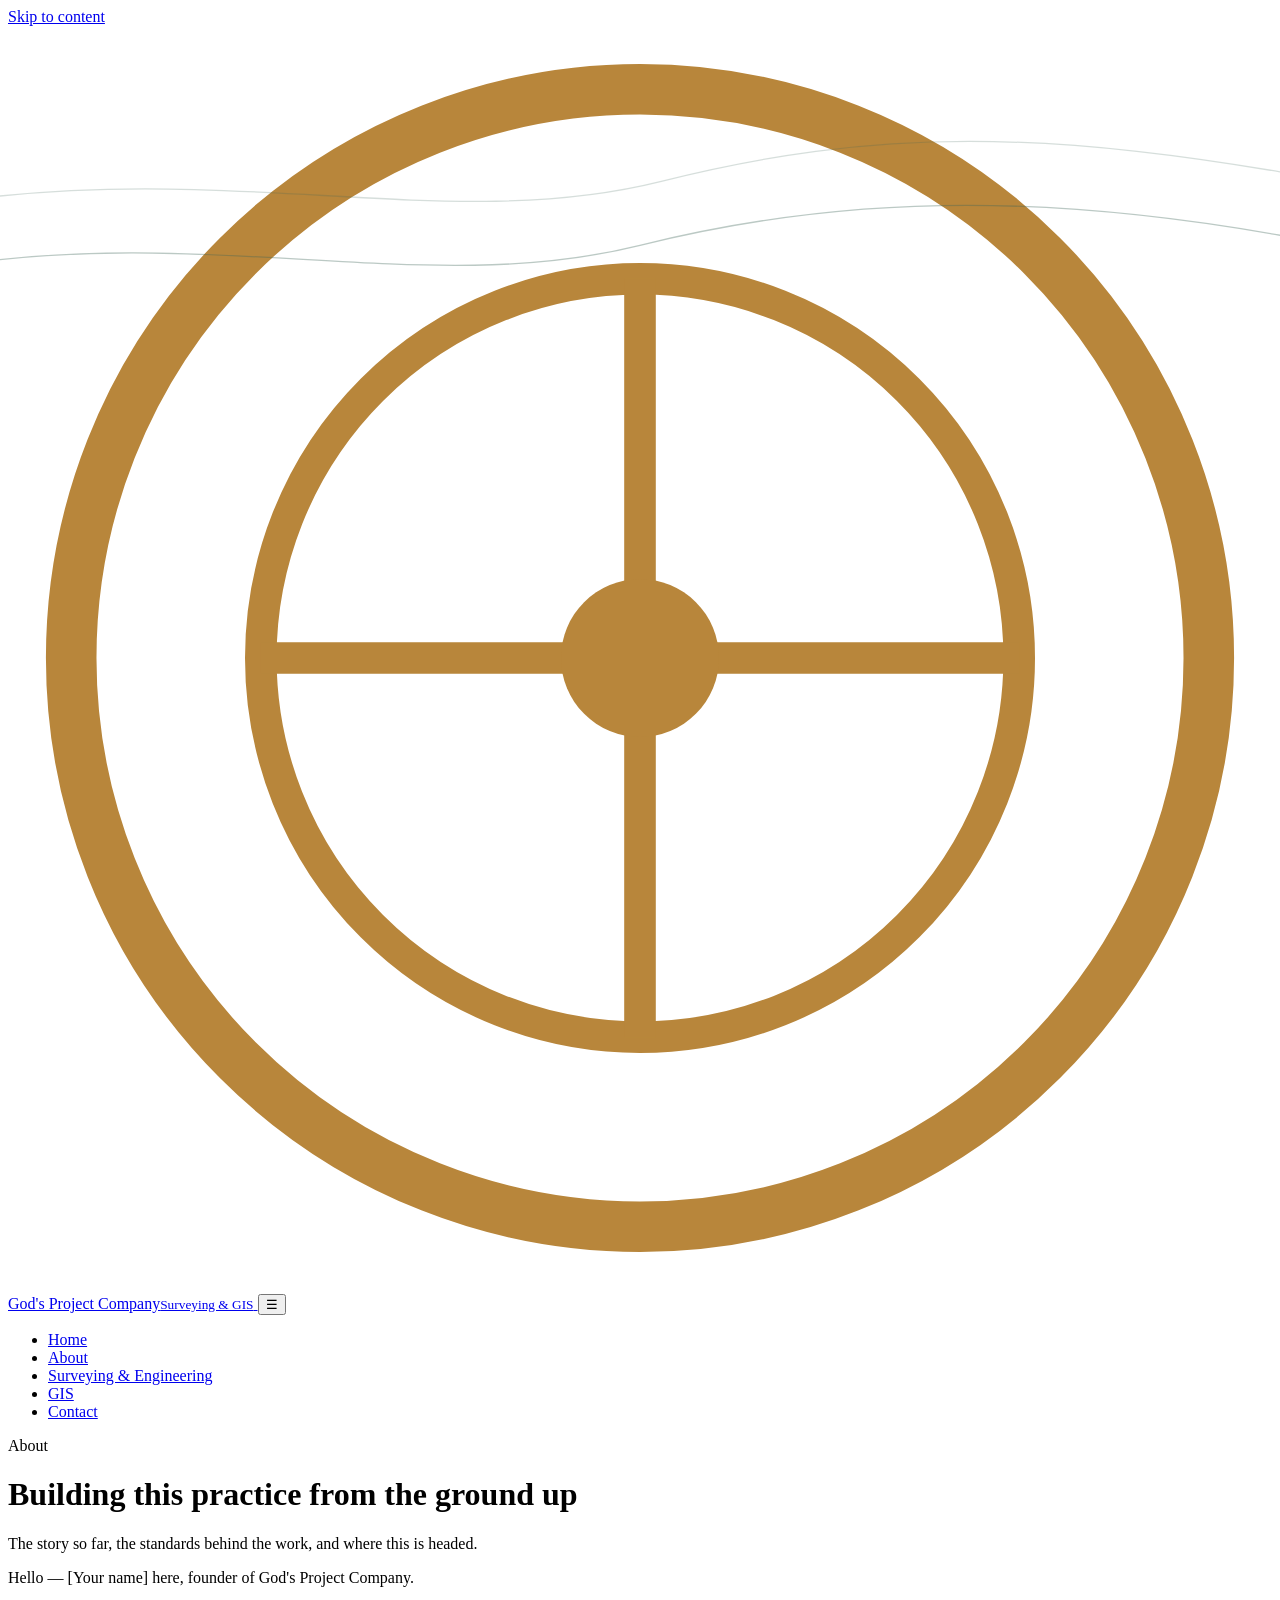
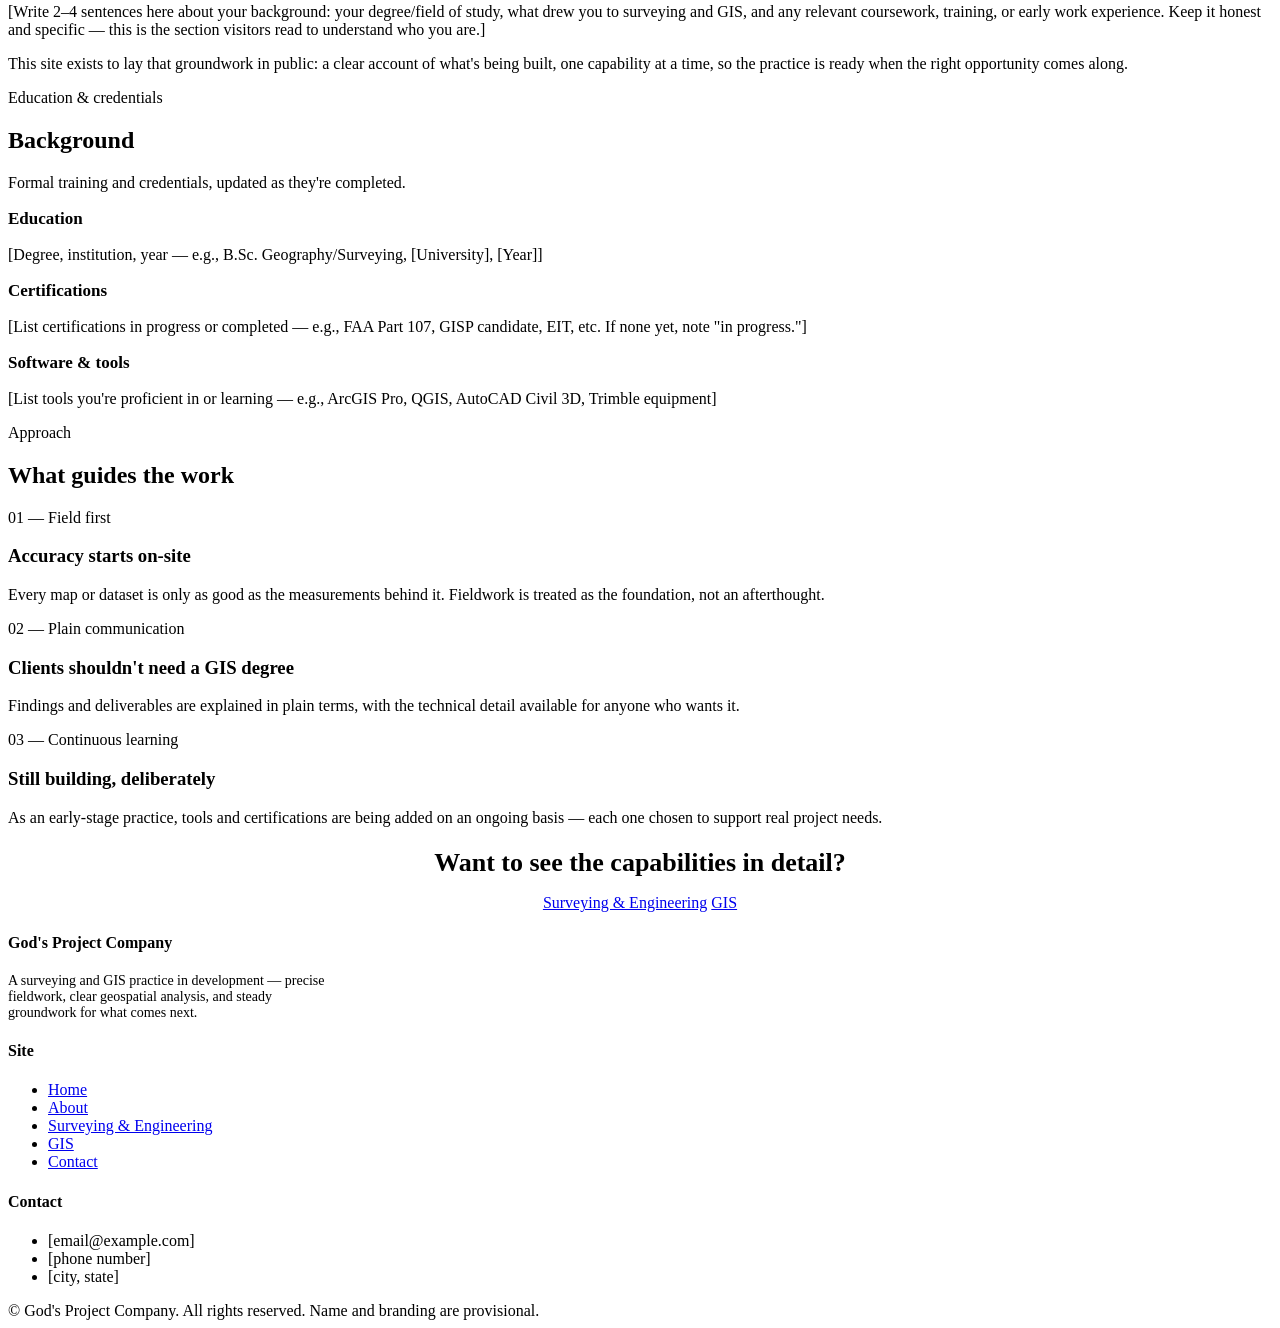
==== about.html @ 0da90522 "Rename gpc-site/about.html to about.html" ====
<!DOCTYPE html>
<html lang="en">
<head>
<meta charset="UTF-8">
<meta name="viewport" content="width=device-width, initial-scale=1.0">
<title>About — God's Project Company</title>
<meta name="description" content="About God's Project Company — an emerging surveying and GIS practice, its founder, and the standards it's being built on.">
<link rel="stylesheet" href="css/style.css">
</head>
<body>

<a href="#main" class="skip-link">Skip to content</a>

<header class="site-header">
  <nav class="nav" aria-label="Primary">
    <a href="index.html" class="brand">
      <svg class="brand-mark" viewBox="0 0 40 40" fill="none" xmlns="http://www.w3.org/2000/svg" aria-hidden="true">
        <circle cx="20" cy="20" r="18" stroke="#B8863B" stroke-width="1.6"/>
        <circle cx="20" cy="20" r="12" stroke="#B8863B" stroke-width="1"/>
        <path d="M20 8V32M8 20H32" stroke="#B8863B" stroke-width="1"/>
        <circle cx="20" cy="20" r="2.5" fill="#B8863B"/>
      </svg>
      <span class="brand-name">God's Project Company<small>Surveying &amp; GIS</small></span>
    </a>
    <button class="nav-toggle" aria-label="Toggle menu" aria-expanded="false">☰</button>
    <ul class="nav-links">
      <li><a href="index.html">Home</a></li>
      <li><a href="about.html" class="current">About</a></li>
      <li><a href="surveying.html">Surveying &amp; Engineering</a></li>
      <li><a href="gis.html">GIS</a></li>
      <li><a href="contact.html">Contact</a></li>
    </ul>
  </nav>
</header>

<main id="main">

  <header class="page-header">
    <svg class="page-header-contours" style="position:absolute; inset:0; opacity:0.35;" viewBox="0 0 1200 300" preserveAspectRatio="xMidYMid slice" aria-hidden="true">
      <path d="M-50 250 C 200 210, 400 280, 600 230 S 1000 180, 1250 230" stroke="#3F6659" stroke-width="1.2" fill="none"/>
      <path d="M-50 190 C 220 150, 420 220, 620 170 S 980 120, 1250 170" stroke="#3F6659" stroke-width="1.2" fill="none" opacity="0.6"/>
    </svg>
    <div class="wrap" style="position:relative; z-index:2;">
      <span class="eyebrow">About</span>
      <h1>Building this practice from the ground up</h1>
      <p class="lede">The story so far, the standards behind the work, and where this is headed.</p>
    </div>
  </header>

  <section>
    <div class="wrap">
      <div class="statement">
        <div>
          <p class="statement-lead">Hello — <span class="edit-me">[Your name]</span> here, founder of God's Project Company.</p>
        </div>
        <div class="statement-body">
          <p><span class="edit-me">[Write 2–4 sentences here about your background: your degree/field of study, what drew you to surveying and GIS, and any relevant coursework, training, or early work experience. Keep it honest and specific — this is the section visitors read to understand who you are.]</span></p>
          <p>This site exists to lay that groundwork in public: a clear account of what's being built, one capability at a time, so the practice is ready when the right opportunity comes along.</p>
        </div>
      </div>
    </div>
  </section>

  <section class="on-dim section-tight">
    <div class="wrap">
      <div class="section-head">
        <span class="eyebrow">Education &amp; credentials</span>
        <h2>Background</h2>
        <p>Formal training and credentials, updated as they're completed.</p>
      </div>
      <div class="grid-3">
        <div class="card">
          <span class="card-corner"></span>
          <h3 style="font-size:17px;">Education</h3>
          <p class="edit-me">[Degree, institution, year — e.g., B.Sc. Geography/Surveying, [University], [Year]]</p>
        </div>
        <div class="card">
          <span class="card-corner"></span>
          <h3 style="font-size:17px;">Certifications</h3>
          <p class="edit-me">[List certifications in progress or completed — e.g., FAA Part 107, GISP candidate, EIT, etc. If none yet, note "in progress."]</p>
        </div>
        <div class="card">
          <span class="card-corner"></span>
          <h3 style="font-size:17px;">Software &amp; tools</h3>
          <p class="edit-me">[List tools you're proficient in or learning — e.g., ArcGIS Pro, QGIS, AutoCAD Civil 3D, Trimble equipment]</p>
        </div>
      </div>
    </div>
  </section>

  <section>
    <div class="wrap">
      <div class="section-head">
        <span class="eyebrow">Approach</span>
        <h2>What guides the work</h2>
      </div>
      <div class="service-row">
        <div class="tag">01 — Field first</div>
        <div>
          <h3>Accuracy starts on-site</h3>
          <p>Every map or dataset is only as good as the measurements behind it. Fieldwork is treated as the foundation, not an afterthought.</p>
        </div>
      </div>
      <div class="service-row">
        <div class="tag">02 — Plain communication</div>
        <div>
          <h3>Clients shouldn't need a GIS degree</h3>
          <p>Findings and deliverables are explained in plain terms, with the technical detail available for anyone who wants it.</p>
        </div>
      </div>
      <div class="service-row">
        <div class="tag">03 — Continuous learning</div>
        <div>
          <h3>Still building, deliberately</h3>
          <p>As an early-stage practice, tools and certifications are being added on an ongoing basis — each one chosen to support real project needs.</p>
        </div>
      </div>
    </div>
  </section>

  <section class="on-ink section-tight">
    <div class="wrap" style="text-align:center;">
      <h2 style="font-size:26px; margin-bottom:16px;">Want to see the capabilities in detail?</h2>
      <div class="hero-actions" style="justify-content:center;">
        <a href="surveying.html" class="btn btn-brass">Surveying &amp; Engineering</a>
        <a href="gis.html" class="btn btn-outline">GIS</a>
      </div>
    </div>
  </section>

</main>

<footer class="site-footer">
  <div class="wrap">
    <div class="footer-top">
      <div>
        <h4>God's Project Company</h4>
        <p style="max-width:320px; font-size:14px; color: var(--text-on-ink-muted);">A surveying and GIS practice in development — precise fieldwork, clear geospatial analysis, and steady groundwork for what comes next.</p>
      </div>
      <div>
        <h4>Site</h4>
        <ul class="footer-links">
          <li><a href="index.html">Home</a></li>
          <li><a href="about.html">About</a></li>
          <li><a href="surveying.html">Surveying &amp; Engineering</a></li>
          <li><a href="gis.html">GIS</a></li>
          <li><a href="contact.html">Contact</a></li>
        </ul>
      </div>
      <div>
        <h4>Contact</h4>
        <ul class="footer-links">
          <li class="edit-me">[email@example.com]</li>
          <li class="edit-me">[phone number]</li>
          <li class="edit-me">[city, state]</li>
        </ul>
      </div>
    </div>
    <div class="footer-bottom">
      <span>© <span id="year"></span> God's Project Company. All rights reserved.</span>
      <span>Name and branding are provisional.</span>
    </div>
  </div>
</footer>

<script src="js/main.js"></script>
</body>
</html>
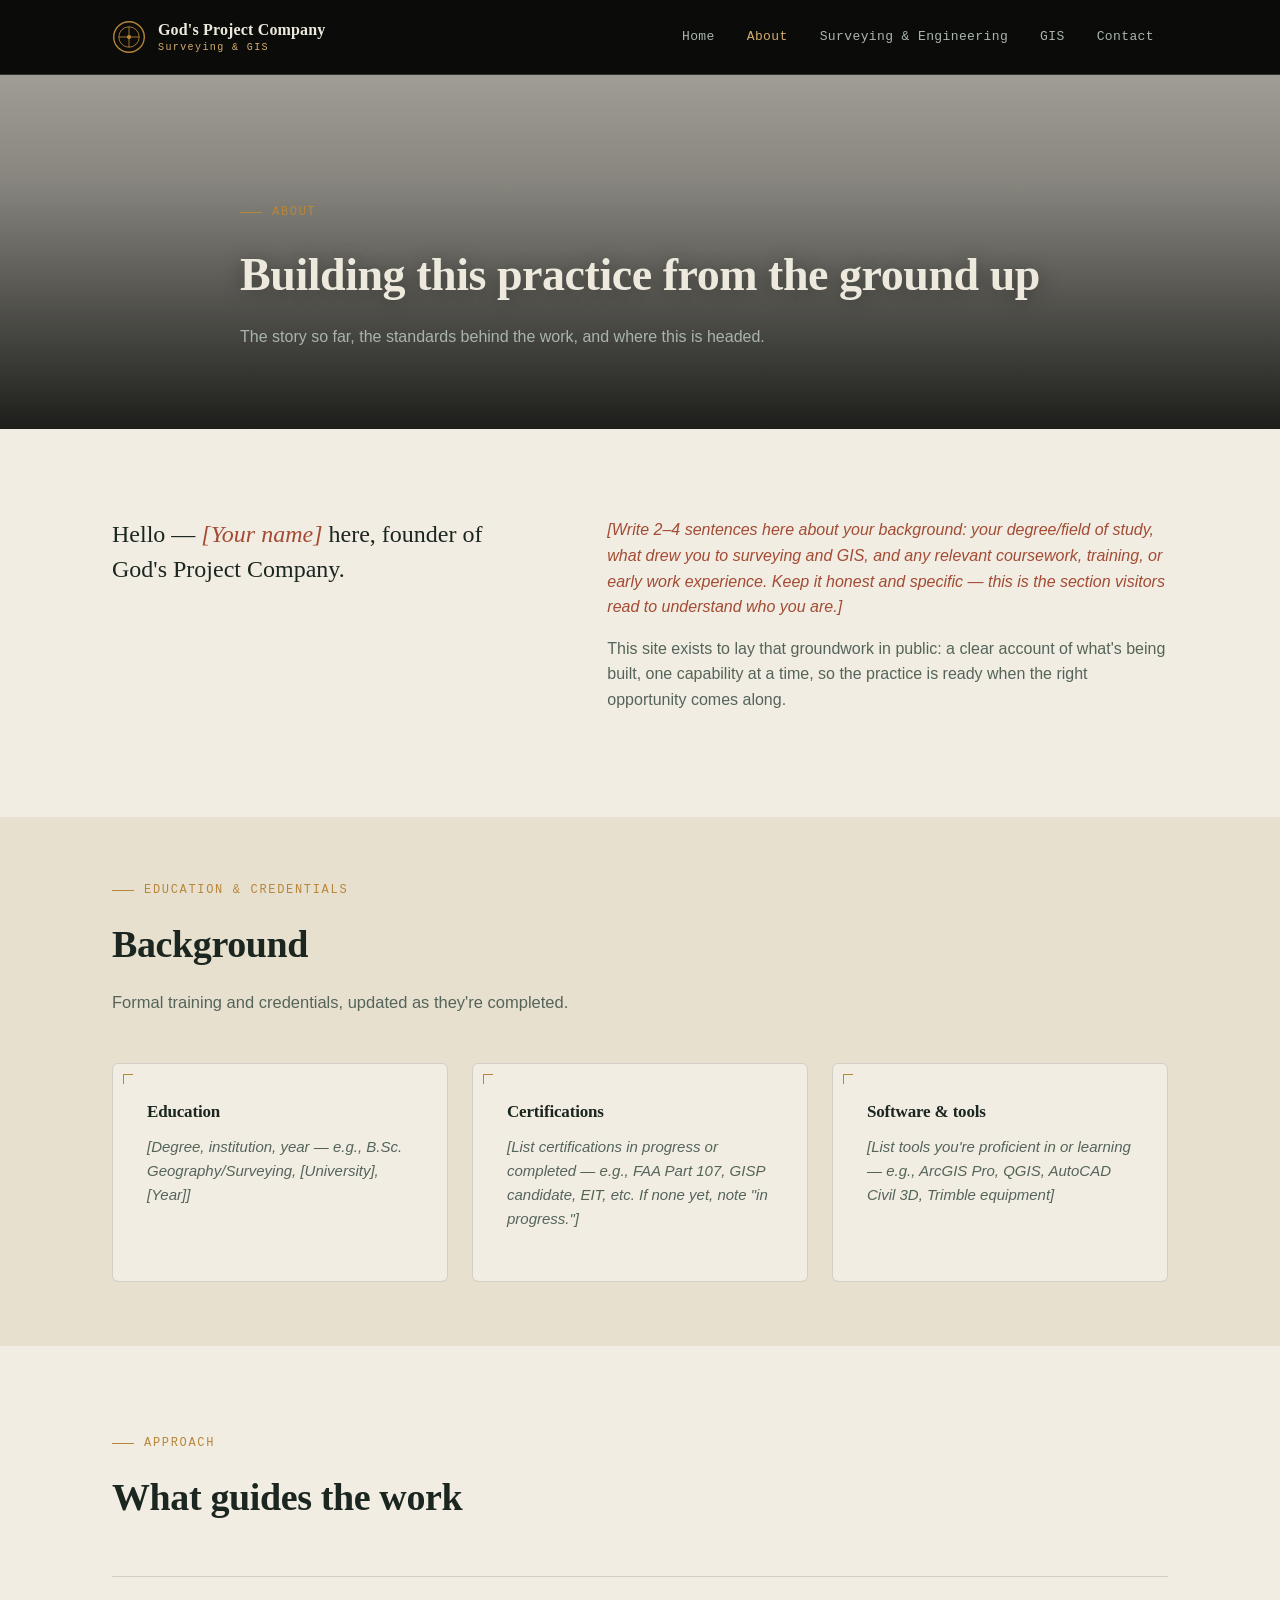
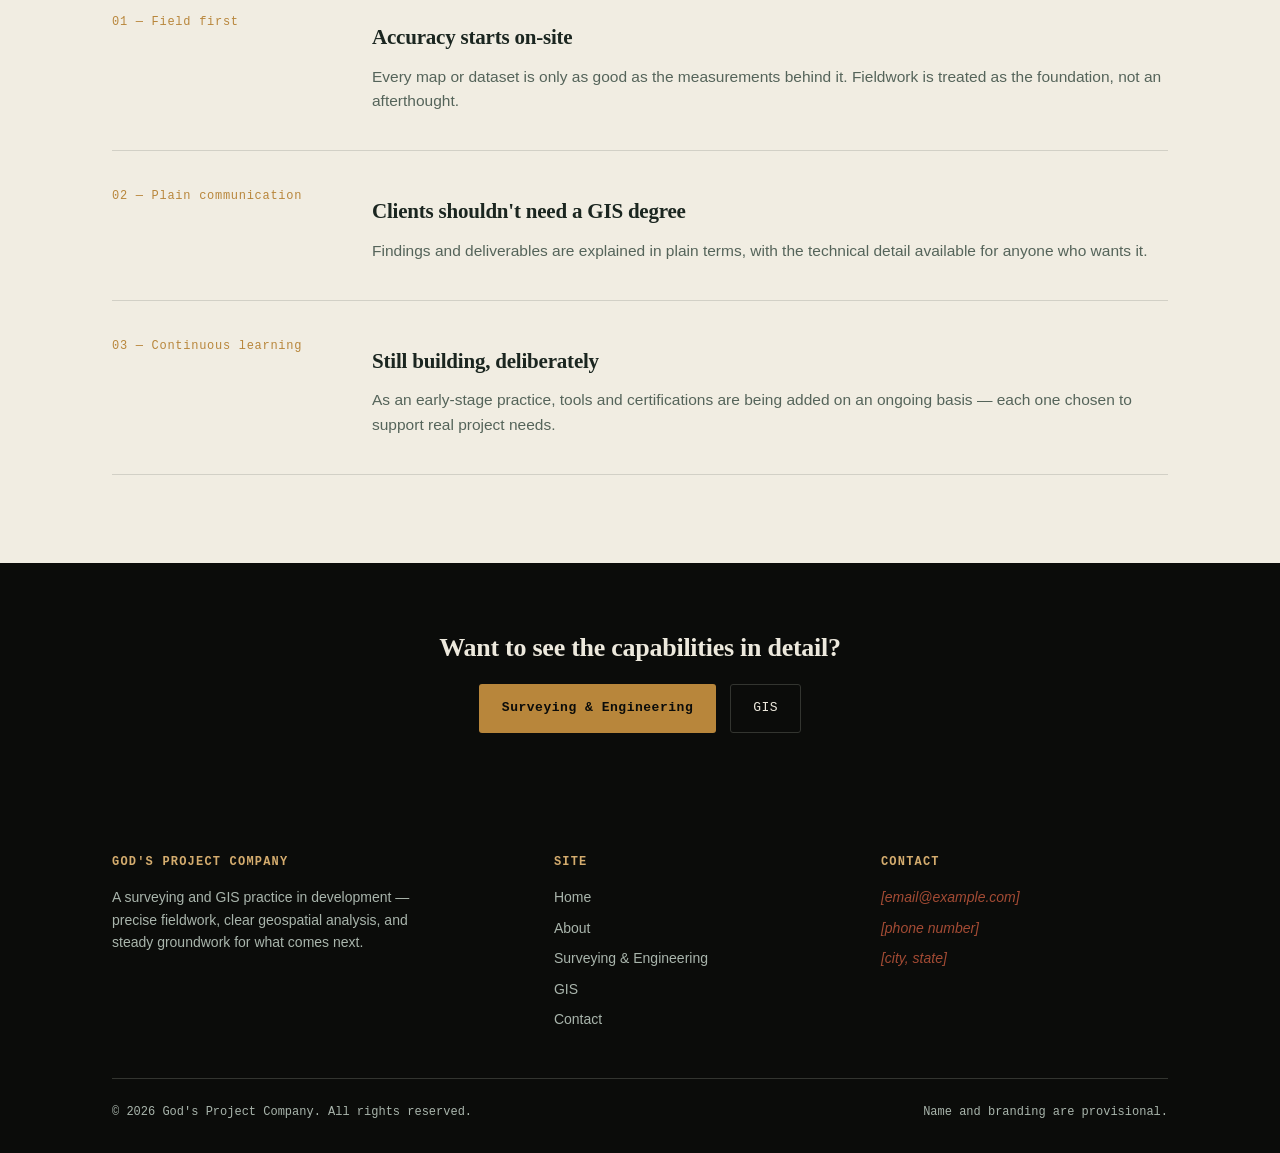
==== commit cf936f37: "Add files via upload" ====
--- a/about.html
+++ b/about.html
@@ -5,7 +5,7 @@
 <meta name="viewport" content="width=device-width, initial-scale=1.0">
 <title>About — God's Project Company</title>
 <meta name="description" content="About God's Project Company — an emerging surveying and GIS practice, its founder, and the standards it's being built on.">
-<link rel="stylesheet" href="css/style.css">
+<link rel="stylesheet" href="style.css">
 </head>
 <body>
 
@@ -35,12 +35,8 @@
 
 <main id="main">
 
-  <header class="page-header">
-    <svg class="page-header-contours" style="position:absolute; inset:0; opacity:0.35;" viewBox="0 0 1200 300" preserveAspectRatio="xMidYMid slice" aria-hidden="true">
-      <path d="M-50 250 C 200 210, 400 280, 600 230 S 1000 180, 1250 230" stroke="#3F6659" stroke-width="1.2" fill="none"/>
-      <path d="M-50 190 C 220 150, 420 220, 620 170 S 980 120, 1250 170" stroke="#3F6659" stroke-width="1.2" fill="none" opacity="0.6"/>
-    </svg>
-    <div class="wrap" style="position:relative; z-index:2;">
+  <header class="page-header bg-about">
+    <div class="wrap">
       <span class="eyebrow">About</span>
       <h1>Building this practice from the ground up</h1>
       <p class="lede">The story so far, the standards behind the work, and where this is headed.</p>
@@ -163,6 +159,6 @@
   </div>
 </footer>
 
-<script src="js/main.js"></script>
+<script src="main.js"></script>
 </body>
 </html>
--- a/style.css
+++ b/style.css
@@ -0,0 +1,703 @@
+/* ==========================================================================
+   God's Project Company — Design System
+   A surveyor's field-book meets topographic map: ink, brass, contour lines.
+   ========================================================================== */
+
+@import url('https://fonts.googleapis.com/css2?family=IBM+Plex+Serif:wght@400;500;600;700&family=IBM+Plex+Sans:wght@400;500;600;700&family=IBM+Plex+Mono:wght@400;500;600&display=swap');
+
+:root {
+  /* Color tokens — surveyor's palette */
+  --ink: #0B0C0A;          /* near-black — primary dark */
+  --ink-soft: #1A1C18;     /* lighter ink panel */
+  --ink-line: #333530;     /* hairline on dark */
+  --paper: #F1EDE2;        /* field-book paper */
+  --paper-dim: #E7E0CF;    /* paper shade */
+  --paper-line: rgba(22, 33, 28, 0.14);
+  --brass: #B8863B;        /* benchmark disk brass */
+  --brass-bright: #D4AC6E;
+  --teal: #3F6659;         /* contour-line green */
+  --rust: #A34B34;         /* control-point red, sparing use */
+  --text-dark: #1B2620;
+  --text-muted: #55645A;
+  --text-on-ink: #EDE9DD;
+  --text-on-ink-muted: #A9B5AC;
+
+  /* Type */
+  --font-display: 'IBM Plex Serif', Georgia, serif;
+  --font-body: 'IBM Plex Sans', -apple-system, sans-serif;
+  --font-mono: 'IBM Plex Mono', 'Courier New', monospace;
+
+  --container: 1120px;
+}
+
+* { box-sizing: border-box; }
+
+html { scroll-behavior: smooth; }
+
+@media (prefers-reduced-motion: reduce) {
+  html { scroll-behavior: auto; }
+  *, *::before, *::after {
+    animation-duration: 0.01ms !important;
+    animation-iteration-count: 1 !important;
+    transition-duration: 0.01ms !important;
+  }
+}
+
+body {
+  margin: 0;
+  font-family: var(--font-body);
+  background: var(--paper);
+  color: var(--text-dark);
+  line-height: 1.6;
+  -webkit-font-smoothing: antialiased;
+}
+
+img, svg { max-width: 100%; display: block; }
+
+a { color: inherit; text-decoration: none; }
+
+h1, h2, h3, h4 {
+  font-family: var(--font-display);
+  margin: 0;
+  color: inherit;
+  letter-spacing: -0.01em;
+}
+
+p { margin: 0 0 1em; }
+
+.wrap {
+  max-width: var(--container);
+  margin: 0 auto;
+  padding: 0 32px;
+}
+
+.eyebrow {
+  font-family: var(--font-mono);
+  font-size: 12px;
+  letter-spacing: 0.14em;
+  text-transform: uppercase;
+  color: var(--brass);
+  display: flex;
+  align-items: center;
+  gap: 10px;
+}
+.eyebrow::before {
+  content: '';
+  width: 22px;
+  height: 1px;
+  background: var(--brass);
+  display: inline-block;
+}
+
+/* ---------- Skip link (a11y) ---------- */
+.skip-link {
+  position: absolute;
+  left: -999px;
+  top: 0;
+  background: var(--brass);
+  color: var(--ink);
+  padding: 10px 16px;
+  z-index: 200;
+  font-family: var(--font-mono);
+  font-size: 13px;
+}
+.skip-link:focus {
+  left: 16px;
+  top: 16px;
+}
+
+/* ---------- Focus visibility ---------- */
+a:focus-visible,
+button:focus-visible,
+input:focus-visible,
+textarea:focus-visible {
+  outline: 2px solid var(--brass);
+  outline-offset: 3px;
+}
+
+/* ---------- Header / Nav ---------- */
+.site-header {
+  position: sticky;
+  top: 0;
+  z-index: 100;
+  background: var(--ink);
+  border-bottom: 1px solid var(--ink-line);
+}
+
+.nav {
+  max-width: var(--container);
+  margin: 0 auto;
+  padding: 0 32px;
+  display: flex;
+  align-items: center;
+  justify-content: space-between;
+  height: 74px;
+}
+
+.brand {
+  display: flex;
+  align-items: center;
+  gap: 12px;
+  color: var(--text-on-ink);
+}
+
+.brand-mark {
+  width: 34px;
+  height: 34px;
+  flex-shrink: 0;
+}
+
+.brand-name {
+  font-family: var(--font-display);
+  font-size: 16px;
+  font-weight: 600;
+  line-height: 1.1;
+  letter-spacing: 0.01em;
+}
+.brand-name small {
+  display: block;
+  font-family: var(--font-mono);
+  font-size: 10px;
+  color: var(--brass-bright);
+  letter-spacing: 0.14em;
+  font-weight: 400;
+  margin-top: 3px;
+}
+
+.nav-links {
+  display: flex;
+  gap: 4px;
+  list-style: none;
+  margin: 0;
+  padding: 0;
+  font-family: var(--font-mono);
+  font-size: 13px;
+  letter-spacing: 0.03em;
+}
+
+.nav-links a {
+  color: var(--text-on-ink-muted);
+  padding: 10px 14px;
+  border-radius: 3px;
+  transition: color 0.15s ease, background 0.15s ease;
+}
+.nav-links a:hover { color: var(--text-on-ink); background: var(--ink-soft); }
+.nav-links a.current {
+  color: var(--brass-bright);
+}
+
+.nav-toggle {
+  display: none;
+  background: none;
+  border: 1px solid var(--ink-line);
+  color: var(--text-on-ink);
+  width: 40px;
+  height: 40px;
+  border-radius: 4px;
+  cursor: pointer;
+}
+
+@media (max-width: 860px) {
+  .nav-links {
+    position: absolute;
+    top: 74px;
+    left: 0;
+    right: 0;
+    background: var(--ink);
+    flex-direction: column;
+    gap: 0;
+    padding: 8px 16px 20px;
+    border-bottom: 1px solid var(--ink-line);
+    display: none;
+  }
+  .nav-links.open { display: flex; }
+  .nav-links a { padding: 12px 8px; }
+  .nav-toggle { display: block; }
+}
+
+/* ---------- Buttons ---------- */
+.btn {
+  display: inline-flex;
+  align-items: center;
+  gap: 8px;
+  font-family: var(--font-mono);
+  font-size: 13px;
+  letter-spacing: 0.04em;
+  padding: 13px 22px;
+  border-radius: 3px;
+  border: 1px solid transparent;
+  cursor: pointer;
+  transition: transform 0.15s ease, background 0.15s ease, border-color 0.15s ease;
+}
+.btn:hover { transform: translateY(-1px); }
+
+.btn-brass {
+  background: var(--brass);
+  color: var(--ink);
+  font-weight: 600;
+}
+.btn-brass:hover { background: var(--brass-bright); }
+
+.btn-outline {
+  border-color: var(--ink-line);
+  color: var(--text-on-ink);
+}
+.btn-outline:hover { border-color: var(--brass); color: var(--brass-bright); }
+
+.btn-outline-dark {
+  border-color: var(--paper-line);
+  color: var(--text-dark);
+}
+.btn-outline-dark:hover { border-color: var(--teal); color: var(--teal); }
+
+/* ---------- Hero (full-bleed photo) ---------- */
+.hero {
+  position: relative;
+  color: var(--text-on-ink);
+  overflow: hidden;
+  min-height: 88vh;
+  display: flex;
+  align-items: flex-end;
+  background-size: cover;
+  background-position: center;
+}
+
+.hero::before {
+  content: '';
+  position: absolute;
+  inset: 0;
+  background:
+    linear-gradient(180deg, rgba(6,7,5,0.25) 0%, rgba(6,7,5,0.35) 35%, rgba(6,7,5,0.88) 92%),
+    linear-gradient(90deg, rgba(6,7,5,0.55) 0%, rgba(6,7,5,0.05) 55%);
+}
+
+.hero-inner {
+  position: relative;
+  z-index: 2;
+  max-width: 760px;
+  padding: 80px 0 64px;
+}
+
+.hero h1 {
+  font-size: clamp(38px, 5.6vw, 60px);
+  font-weight: 600;
+  line-height: 1.06;
+  margin: 18px 0 20px;
+  text-shadow: 0 2px 24px rgba(0,0,0,0.35);
+}
+
+.hero .lede {
+  font-size: 18px;
+  color: var(--text-on-ink-muted);
+  max-width: 560px;
+  margin-bottom: 34px;
+}
+
+.hero-actions {
+  display: flex;
+  gap: 14px;
+  flex-wrap: wrap;
+}
+
+/* Glass stat cards over photo */
+.stat-strip {
+  display: flex;
+  gap: 14px;
+  flex-wrap: wrap;
+  margin-top: 44px;
+}
+.stat-glass {
+  background: rgba(255,255,255,0.08);
+  backdrop-filter: blur(10px);
+  -webkit-backdrop-filter: blur(10px);
+  border: 1px solid rgba(255,255,255,0.16);
+  border-radius: 6px;
+  padding: 16px 22px;
+  min-width: 130px;
+}
+.stat-glass .stat-value {
+  font-family: var(--font-display);
+  font-size: 26px;
+  font-weight: 600;
+  color: var(--brass-bright);
+  line-height: 1;
+  margin-bottom: 6px;
+}
+.stat-glass .stat-label {
+  font-family: var(--font-mono);
+  font-size: 11px;
+  letter-spacing: 0.08em;
+  text-transform: uppercase;
+  color: var(--text-on-ink-muted);
+}
+
+/* ---------- Page header (interior pages, photo) ---------- */
+.page-header {
+  color: var(--text-on-ink);
+  padding: 128px 0 64px;
+  position: relative;
+  overflow: hidden;
+  background-size: cover;
+  background-position: center;
+  min-height: 320px;
+  display: flex;
+  align-items: flex-end;
+}
+.page-header::before {
+  content: '';
+  position: absolute;
+  inset: 0;
+  background:
+    linear-gradient(180deg, rgba(6,7,5,0.35) 0%, rgba(6,7,5,0.45) 30%, rgba(6,7,5,0.9) 100%);
+}
+.page-header .wrap { position: relative; z-index: 2; }
+.page-header h1 {
+  font-size: clamp(32px, 4.5vw, 46px);
+  font-weight: 600;
+  margin: 16px 0 12px;
+  text-shadow: 0 2px 20px rgba(0,0,0,0.35);
+}
+.page-header .lede {
+  color: var(--text-on-ink-muted);
+  max-width: 620px;
+  font-size: 16px;
+}
+
+/* ---------- Sections ---------- */
+section { padding: 88px 0; }
+.section-tight { padding: 64px 0; }
+
+.section-head {
+  max-width: 640px;
+  margin-bottom: 48px;
+}
+.section-head h2 {
+  font-size: clamp(28px, 3.6vw, 38px);
+  margin: 14px 0 14px;
+  color: var(--text-dark);
+}
+.section-head p { color: var(--text-muted); font-size: 16.5px; }
+
+.on-ink { background: var(--ink); color: var(--text-on-ink); }
+.on-ink .section-head h2 { color: var(--text-on-ink); }
+.on-ink .section-head p { color: var(--text-on-ink-muted); }
+
+.on-dim { background: var(--paper-dim); }
+
+/* ---------- Founder intro / statement ---------- */
+.statement {
+  display: grid;
+  grid-template-columns: 1fr 1.3fr;
+  gap: 64px;
+  align-items: start;
+}
+@media (max-width: 800px) { .statement { grid-template-columns: 1fr; gap: 32px; } }
+
+.statement-lead {
+  font-family: var(--font-display);
+  font-size: 24px;
+  line-height: 1.45;
+  color: var(--text-dark);
+}
+.statement-body p { color: var(--text-muted); font-size: 16px; }
+
+/* ---------- Capability cards ---------- */
+.grid-2 { display: grid; grid-template-columns: 1fr 1fr; gap: 24px; }
+.grid-3 { display: grid; grid-template-columns: repeat(3, 1fr); gap: 24px; }
+@media (max-width: 820px) { .grid-2, .grid-3 { grid-template-columns: 1fr; } }
+
+.card {
+  background: var(--paper);
+  border: 1px solid var(--paper-line);
+  border-radius: 6px;
+  padding: 34px;
+  position: relative;
+  transition: border-color 0.2s ease, transform 0.2s ease;
+}
+.card:hover { border-color: var(--teal); transform: translateY(-2px); }
+
+.card-corner {
+  position: absolute;
+  width: 10px;
+  height: 10px;
+  border-top: 1.5px solid var(--brass);
+  border-left: 1.5px solid var(--brass);
+  top: 10px;
+  left: 10px;
+}
+
+.card-icon {
+  width: 40px;
+  height: 40px;
+  margin-bottom: 20px;
+  color: var(--teal);
+}
+
+.card h3 {
+  font-size: 20px;
+  margin-bottom: 10px;
+  color: var(--text-dark);
+}
+.card p { color: var(--text-muted); font-size: 15px; margin-bottom: 16px; }
+
+.card-link {
+  font-family: var(--font-mono);
+  font-size: 13px;
+  color: var(--brass);
+  display: inline-flex;
+  align-items: center;
+  gap: 6px;
+}
+.card-link:hover { color: var(--rust); }
+
+/* ---------- Benchmark markers (values / milestones) ---------- */
+.benchmarks {
+  display: grid;
+  grid-template-columns: repeat(3, 1fr);
+  gap: 32px;
+}
+@media (max-width: 820px) { .benchmarks { grid-template-columns: 1fr; } }
+
+.benchmark {
+  text-align: left;
+  padding-top: 20px;
+  border-top: 1px solid var(--ink-line);
+}
+
+.bm-disk {
+  width: 52px;
+  height: 52px;
+  border-radius: 50%;
+  border: 2px solid var(--brass);
+  display: flex;
+  align-items: center;
+  justify-content: center;
+  font-family: var(--font-mono);
+  font-size: 11px;
+  color: var(--brass-bright);
+  margin-bottom: 18px;
+  background: var(--ink-soft);
+}
+
+.benchmark h3 { color: var(--text-on-ink); font-size: 18px; margin-bottom: 8px; }
+.benchmark p { color: var(--text-on-ink-muted); font-size: 14.5px; }
+
+/* ---------- Service list (detailed) ---------- */
+.service-row {
+  display: grid;
+  grid-template-columns: 220px 1fr;
+  gap: 40px;
+  padding: 36px 0;
+  border-top: 1px solid var(--paper-line);
+}
+.service-row:last-child { border-bottom: 1px solid var(--paper-line); }
+@media (max-width: 760px) { .service-row { grid-template-columns: 1fr; gap: 12px; } }
+
+.service-row .tag {
+  font-family: var(--font-mono);
+  font-size: 12px;
+  color: var(--brass);
+  letter-spacing: 0.06em;
+}
+.service-row h3 { font-size: 21px; margin: 8px 0 10px; color: var(--text-dark); }
+.service-row p { color: var(--text-muted); font-size: 15.5px; margin-bottom: 0; }
+
+/* ---------- Process steps ---------- */
+.process {
+  display: grid;
+  grid-template-columns: repeat(4, 1fr);
+  gap: 4px;
+  counter-reset: step;
+}
+@media (max-width: 900px) { .process { grid-template-columns: 1fr 1fr; } }
+@media (max-width: 560px) { .process { grid-template-columns: 1fr; } }
+
+.step {
+  background: var(--paper);
+  border: 1px solid var(--paper-line);
+  padding: 26px 22px;
+  position: relative;
+}
+.step::before {
+  counter-increment: step;
+  content: "BM-0" counter(step);
+  font-family: var(--font-mono);
+  font-size: 11px;
+  color: var(--brass);
+  letter-spacing: 0.08em;
+  display: block;
+  margin-bottom: 14px;
+}
+.step h4 { font-size: 16px; margin-bottom: 8px; color: var(--text-dark); }
+.step p { font-size: 14px; color: var(--text-muted); margin: 0; }
+
+/* ---------- Tools / software strip ---------- */
+.tool-strip {
+  display: flex;
+  flex-wrap: wrap;
+  gap: 10px;
+}
+.tool-chip {
+  font-family: var(--font-mono);
+  font-size: 13px;
+  border: 1px solid var(--paper-line);
+  border-radius: 30px;
+  padding: 9px 16px;
+  color: var(--text-dark);
+  background: var(--paper);
+}
+.on-ink .tool-chip {
+  border-color: var(--ink-line);
+  color: var(--text-on-ink);
+  background: var(--ink-soft);
+}
+
+/* ---------- Map graphic block ---------- */
+.map-figure {
+  border: 1px solid var(--paper-line);
+  border-radius: 6px;
+  overflow: hidden;
+  background: var(--paper-dim);
+}
+.map-figure figcaption {
+  font-family: var(--font-mono);
+  font-size: 12px;
+  color: var(--text-muted);
+  padding: 14px 18px;
+  border-top: 1px solid var(--paper-line);
+}
+
+/* ---------- Contact ---------- */
+.contact-grid {
+  display: grid;
+  grid-template-columns: 1fr 1fr;
+  gap: 56px;
+}
+@media (max-width: 820px) { .contact-grid { grid-template-columns: 1fr; } }
+
+.field {
+  margin-bottom: 20px;
+}
+.field label {
+  display: block;
+  font-family: var(--font-mono);
+  font-size: 12px;
+  letter-spacing: 0.06em;
+  text-transform: uppercase;
+  color: var(--text-muted);
+  margin-bottom: 8px;
+}
+.field input, .field textarea {
+  width: 100%;
+  font-family: var(--font-body);
+  font-size: 15px;
+  padding: 12px 14px;
+  border: 1px solid var(--paper-line);
+  border-radius: 4px;
+  background: var(--paper);
+  color: var(--text-dark);
+}
+.field textarea { resize: vertical; min-height: 130px; }
+
+.contact-info-item {
+  display: flex;
+  gap: 16px;
+  padding: 18px 0;
+  border-top: 1px solid var(--paper-line);
+}
+.contact-info-item:last-child { border-bottom: 1px solid var(--paper-line); }
+.contact-info-item .label {
+  font-family: var(--font-mono);
+  font-size: 12px;
+  color: var(--brass);
+  width: 100px;
+  flex-shrink: 0;
+  padding-top: 2px;
+}
+.contact-info-item .value { font-size: 15px; color: var(--text-dark); }
+.contact-info-item .value .placeholder { color: var(--text-muted); font-style: italic; }
+
+.form-note {
+  font-family: var(--font-mono);
+  font-size: 12px;
+  color: var(--text-muted);
+  margin-top: 14px;
+}
+
+/* ---------- Footer ---------- */
+.site-footer {
+  background: var(--ink);
+  color: var(--text-on-ink-muted);
+  padding: 56px 0 30px;
+}
+.footer-top {
+  display: grid;
+  grid-template-columns: 1.4fr 1fr 1fr;
+  gap: 40px;
+  padding-bottom: 40px;
+  border-bottom: 1px solid var(--ink-line);
+}
+@media (max-width: 760px) { .footer-top { grid-template-columns: 1fr; gap: 28px; } }
+
+.footer-top h4 {
+  font-family: var(--font-mono);
+  font-size: 12px;
+  letter-spacing: 0.1em;
+  text-transform: uppercase;
+  color: var(--brass-bright);
+  margin-bottom: 14px;
+}
+.footer-links { list-style: none; margin: 0; padding: 0; }
+.footer-links li { margin-bottom: 8px; font-size: 14px; }
+.footer-links a:hover { color: var(--text-on-ink); }
+
+.footer-bottom {
+  display: flex;
+  justify-content: space-between;
+  align-items: center;
+  padding-top: 24px;
+  font-family: var(--font-mono);
+  font-size: 12px;
+  flex-wrap: wrap;
+  gap: 10px;
+}
+
+/* ---------- Status badge (honest "in development" framing) ---------- */
+.status-badge {
+  display: inline-flex;
+  align-items: center;
+  gap: 8px;
+  font-family: var(--font-mono);
+  font-size: 12px;
+  color: var(--teal);
+  border: 1px solid var(--teal);
+  border-radius: 30px;
+  padding: 6px 14px;
+  margin-bottom: 18px;
+}
+.status-badge .dot {
+  width: 7px;
+  height: 7px;
+  border-radius: 50%;
+  background: var(--teal);
+  animation: pulse 2s infinite ease-in-out;
+}
+@keyframes pulse {
+  0%, 100% { opacity: 1; }
+  50% { opacity: 0.35; }
+}
+
+/* ---------- Placeholder text marker ---------- */
+.edit-me {
+  color: var(--rust);
+  font-style: italic;
+}
+
+/* ---------- Photo hero backgrounds ---------- */
+/* Swap these URLs for your own photography whenever you have it —
+   just replace the url('...') below with a path to your image. */
+.bg-home     { background-image: url('https://images.unsplash.com/photo-1635274580091-5ffc2b712d80?auto=format&fit=crop&w=2000&q=80'); }
+.bg-surveying{ background-image: url('https://images.unsplash.com/photo-1521994984983-3b3b4e59676a?auto=format&fit=crop&w=2000&q=80'); }
+.bg-gis      { background-image: url('https://images.unsplash.com/photo-1749039415784-875764ba6523?auto=format&fit=crop&w=2000&q=80'); }
+.bg-about    { background-image: url('https://images.unsplash.com/photo-1635274580091-5ffc2b712d80?auto=format&fit=crop&w=2000&q=80'); }
+.bg-contact  { background-image: url('https://images.unsplash.com/photo-1521994984983-3b3b4e59676a?auto=format&fit=crop&w=2000&q=80'); }
